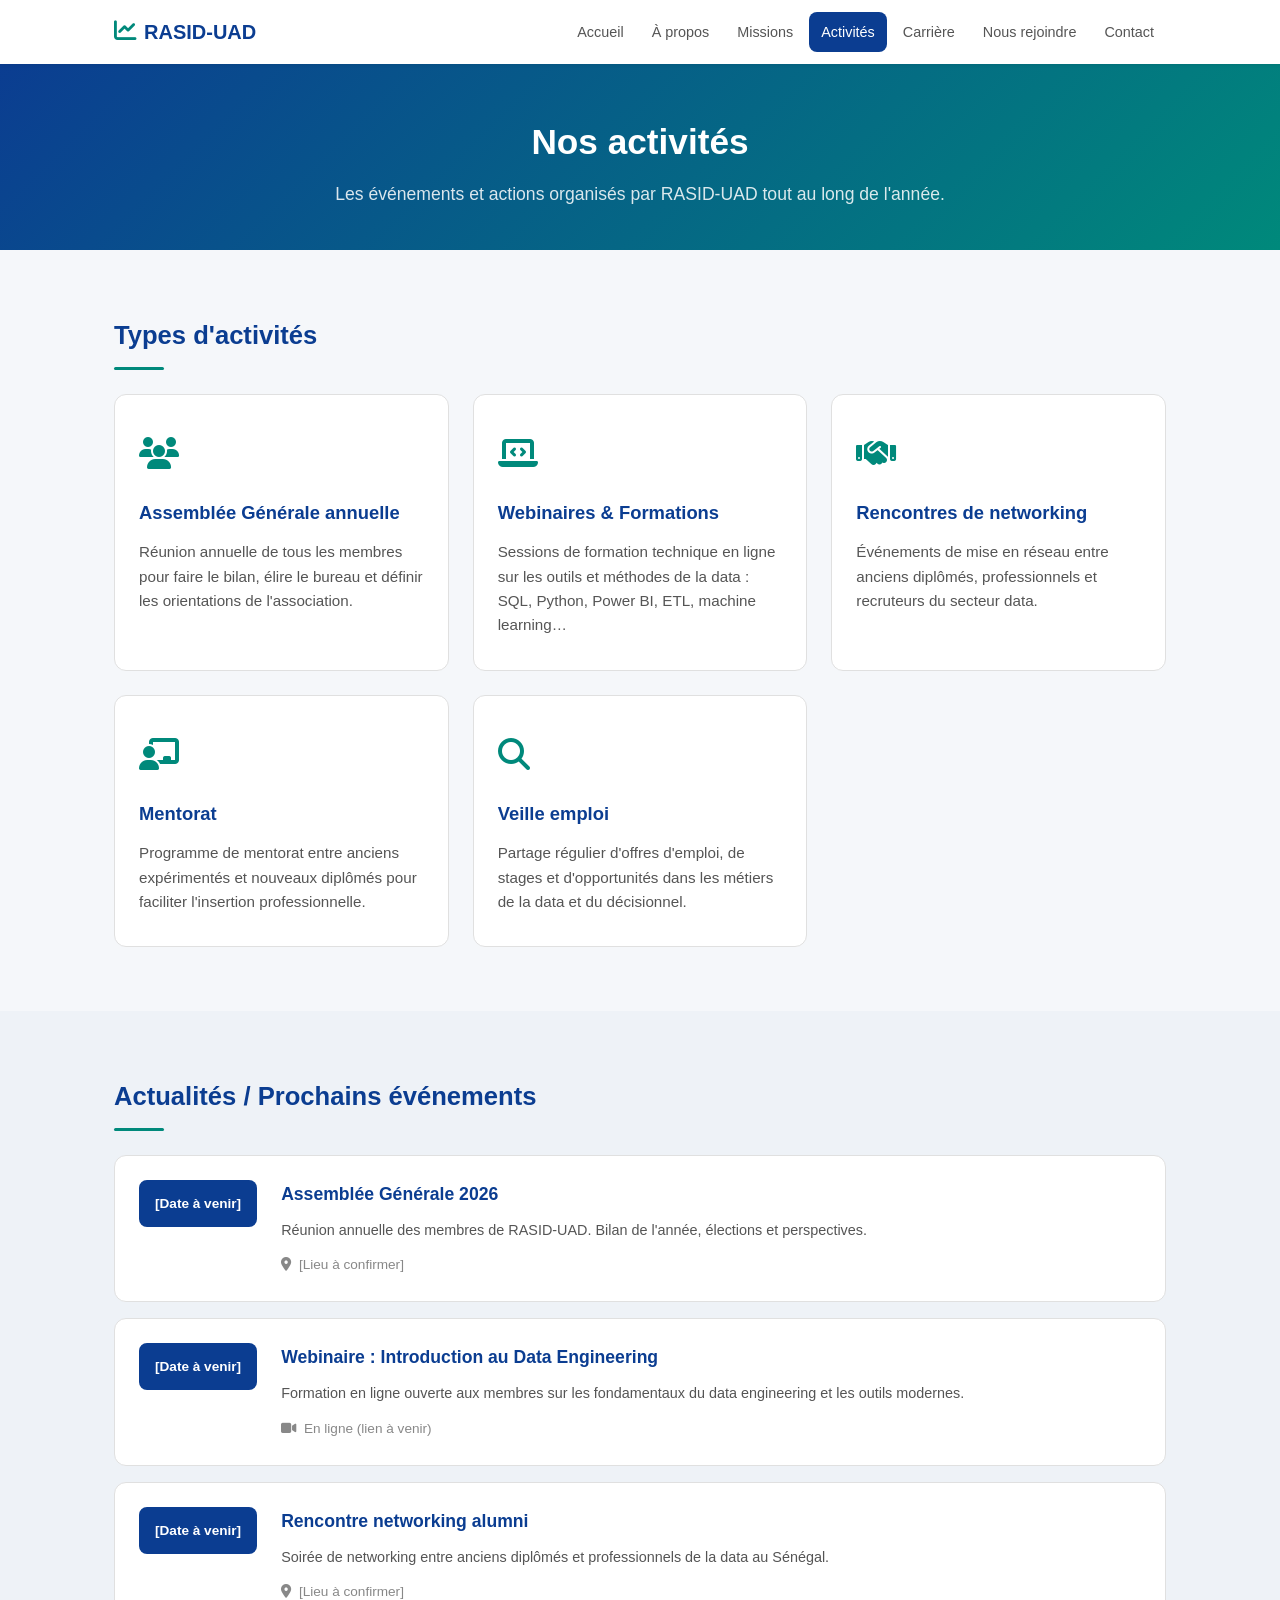
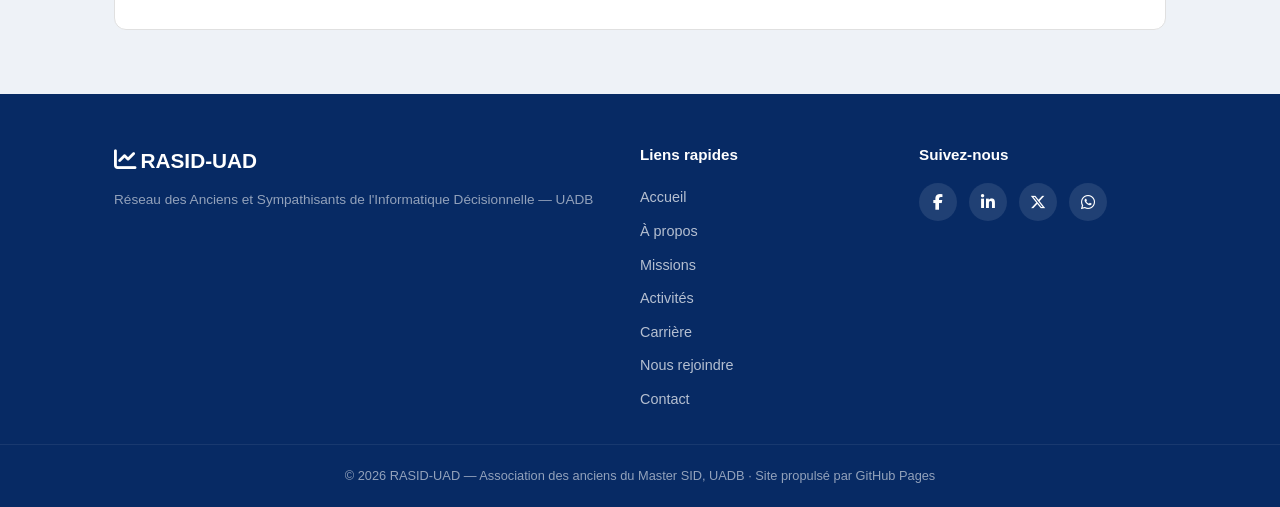
==== activites.html @ 68de971e "Refonte complète du site RASID-UAD : pages multi-pages, CSS moderne, menu burger responsive" ====
<!DOCTYPE html>
<html lang="fr">
<head>
  <meta charset="UTF-8" />
  <meta name="viewport" content="width=device-width, initial-scale=1.0" />
  <meta name="description" content="Activités de RASID-UAD — Assemblées générales, webinaires, formations, networking et mentorat pour les alumni du Master SID." />
  <meta property="og:title" content="Activités — RASID-UAD" />
  <meta property="og:description" content="Découvrez les activités et événements organisés par RASID-UAD." />
  <meta property="og:type" content="website" />
  <meta property="og:url" content="https://rasiduad.github.io/activites.html" />
  <meta property="og:locale" content="fr_FR" />
  <title>Activités — RASID-UAD</title>
  <link rel="stylesheet" href="style.css" />
  <link rel="icon" href="data:image/svg+xml,<svg xmlns='http://www.w3.org/2000/svg' viewBox='0 0 100 100'><text y='.9em' font-size='90'>📊</text></svg>" />
  <link rel="stylesheet" href="https://cdnjs.cloudflare.com/ajax/libs/font-awesome/6.5.1/css/all.min.css" integrity="sha512-DTOQO9RWCH3ppGqcWaEA1BIZOC6xxalwEsw9c2QQeAIftl+Vegovlnee1c9QX4TctnWMn13TZye+giMm8e2LwA==" crossorigin="anonymous" referrerpolicy="no-referrer" />
  <script src="script.js" defer></script>
</head>
<body>

  <!-- ===== EN-TÊTE ===== -->
  <header class="site-header">
    <div class="container header-inner">
      <a href="index.html" class="logo">
        <span class="logo-icon"><i class="fas fa-chart-line"></i></span>
        <span class="logo-text">RASID-UAD</span>
      </a>
      <button class="burger" id="burger-btn" aria-label="Ouvrir le menu" aria-expanded="false">
        <span></span><span></span><span></span>
      </button>
      <nav class="main-nav" id="main-nav">
        <a href="index.html" class="nav-link">Accueil</a>
        <a href="apropos.html" class="nav-link">À propos</a>
        <a href="missions.html" class="nav-link">Missions</a>
        <a href="activites.html" class="nav-link active">Activités</a>
        <a href="carriere.html" class="nav-link">Carrière</a>
        <a href="rejoindre.html" class="nav-link">Nous rejoindre</a>
        <a href="contact.html" class="nav-link">Contact</a>
      </nav>
    </div>
  </header>

  <main>
    <section class="page-banner">
      <div class="container">
        <h1>Nos activités</h1>
        <p>Les événements et actions organisés par RASID-UAD tout au long de l'année.</p>
      </div>
    </section>

    <!-- Types d'activités -->
    <section class="section">
      <div class="container">
        <h2 class="section-title">Types d'activités</h2>
        <div class="cards-grid">
          <div class="card">
            <div class="card-icon"><i class="fas fa-users"></i></div>
            <h3>Assemblée Générale annuelle</h3>
            <p>Réunion annuelle de tous les membres pour faire le bilan, élire le bureau et définir les orientations de l'association.</p>
          </div>
          <div class="card">
            <div class="card-icon"><i class="fas fa-laptop-code"></i></div>
            <h3>Webinaires &amp; Formations</h3>
            <p>Sessions de formation technique en ligne sur les outils et méthodes de la data : SQL, Python, Power BI, ETL, machine learning…</p>
          </div>
          <div class="card">
            <div class="card-icon"><i class="fas fa-handshake"></i></div>
            <h3>Rencontres de networking</h3>
            <p>Événements de mise en réseau entre anciens diplômés, professionnels et recruteurs du secteur data.</p>
          </div>
          <div class="card">
            <div class="card-icon"><i class="fas fa-chalkboard-teacher"></i></div>
            <h3>Mentorat</h3>
            <p>Programme de mentorat entre anciens expérimentés et nouveaux diplômés pour faciliter l'insertion professionnelle.</p>
          </div>
          <div class="card">
            <div class="card-icon"><i class="fas fa-search"></i></div>
            <h3>Veille emploi</h3>
            <p>Partage régulier d'offres d'emploi, de stages et d'opportunités dans les métiers de la data et du décisionnel.</p>
          </div>
        </div>
      </div>
    </section>

    <!-- Prochains événements -->
    <section class="section alt-bg">
      <div class="container">
        <h2 class="section-title">Actualités / Prochains événements</h2>
        <div class="events-grid">

          <!-- [À COMPLÉTER] : Remplacer les placeholders par les vrais événements -->
          <div class="event-card">
            <div class="event-date">
              <span class="event-day">[Date à venir]</span>
            </div>
            <div class="event-info">
              <h3>Assemblée Générale 2026</h3>
              <p>Réunion annuelle des membres de RASID-UAD. Bilan de l'année, élections et perspectives.</p>
              <span class="event-location"><i class="fas fa-map-marker-alt"></i> [Lieu à confirmer]</span>
            </div>
          </div>

          <div class="event-card">
            <div class="event-date">
              <span class="event-day">[Date à venir]</span>
            </div>
            <div class="event-info">
              <h3>Webinaire : Introduction au Data Engineering</h3>
              <p>Formation en ligne ouverte aux membres sur les fondamentaux du data engineering et les outils modernes.</p>
              <span class="event-location"><i class="fas fa-video"></i> En ligne (lien à venir)</span>
            </div>
          </div>

          <div class="event-card">
            <div class="event-date">
              <span class="event-day">[Date à venir]</span>
            </div>
            <div class="event-info">
              <h3>Rencontre networking alumni</h3>
              <p>Soirée de networking entre anciens diplômés et professionnels de la data au Sénégal.</p>
              <span class="event-location"><i class="fas fa-map-marker-alt"></i> [Lieu à confirmer]</span>
            </div>
          </div>

        </div>
      </div>
    </section>
  </main>

  <!-- ===== FOOTER ===== -->
  <footer class="site-footer">
    <div class="container footer-inner">
      <div class="footer-brand">
        <span class="logo-icon"><i class="fas fa-chart-line"></i></span>
        <span class="logo-text">RASID-UAD</span>
        <p class="footer-tagline">Réseau des Anciens et Sympathisants de l'Informatique Décisionnelle — UADB</p>
      </div>
      <div class="footer-links">
        <h4>Liens rapides</h4>
        <ul>
          <li><a href="index.html">Accueil</a></li>
          <li><a href="apropos.html">À propos</a></li>
          <li><a href="missions.html">Missions</a></li>
          <li><a href="activites.html">Activités</a></li>
          <li><a href="carriere.html">Carrière</a></li>
          <li><a href="rejoindre.html">Nous rejoindre</a></li>
          <li><a href="contact.html">Contact</a></li>
        </ul>
      </div>
      <div class="footer-social">
        <h4>Suivez-nous</h4>
        <div class="social-icons">
          <a href="#" aria-label="Facebook"><i class="fab fa-facebook-f"></i></a>
          <a href="#" aria-label="LinkedIn"><i class="fab fa-linkedin-in"></i></a>
          <a href="#" aria-label="Twitter / X"><i class="fab fa-x-twitter"></i></a>
          <a href="#" aria-label="WhatsApp"><i class="fab fa-whatsapp"></i></a>
        </div>
      </div>
    </div>
    <div class="footer-bottom">
      <div class="container">
        <p>&copy; 2026 RASID-UAD — Association des anciens du Master SID, UADB &middot; Site propulsé par GitHub Pages</p>
      </div>
    </div>
  </footer>

</body>
</html>
---- style.css ----
/*
 * RASID-UAD — Feuille de style principale
 * Design moderne, professionnel avec palette bleu foncé / vert / data-tech
 * Mobile-first, responsive
 */

/* ===== Reset & Variables ===== */
*, *::before, *::after {
  box-sizing: border-box;
  margin: 0;
  padding: 0;
}

:root {
  /* Palette principale — bleu foncé / vert inspiration Sénégal + data */
  --color-primary: #0b3d91;
  --color-primary-dark: #072a64;
  --color-primary-light: #1565c0;
  --color-accent: #00897b;
  --color-accent-light: #4db6ac;
  --color-bg: #f5f7fa;
  --color-white: #ffffff;
  --color-surface: #ffffff;
  --color-text: #212121;
  --color-text-light: #555555;
  --color-text-muted: #888888;
  --color-border: #e0e0e0;
  --color-hero-bg: linear-gradient(135deg, #0b3d91 0%, #00897b 100%);
  --color-alt-bg: #eef2f7;
  --font-sans: 'Segoe UI', -apple-system, BlinkMacSystemFont, Roboto, Helvetica, Arial, sans-serif;
  --radius: 8px;
  --radius-lg: 12px;
  --shadow: 0 2px 8px rgba(0, 0, 0, 0.08);
  --shadow-lg: 0 4px 20px rgba(0, 0, 0, 0.12);
  --transition: 0.3s ease;
  --container-max: 1100px;
}

html {
  scroll-behavior: smooth;
}

body {
  background-color: var(--color-bg);
  color: var(--color-text);
  font-family: var(--font-sans);
  font-size: 16px;
  line-height: 1.7;
  min-height: 100vh;
  display: flex;
  flex-direction: column;
}

a {
  color: var(--color-primary);
  text-decoration: none;
  transition: color var(--transition);
}

a:hover {
  color: var(--color-accent);
}

img {
  max-width: 100%;
  height: auto;
}

ul {
  list-style: none;
}

/* ===== Layout ===== */
.container {
  max-width: var(--container-max);
  margin: 0 auto;
  padding: 0 1.5rem;
}

main {
  flex: 1;
}

/* ===== EN-TÊTE / HEADER ===== */
.site-header {
  background: var(--color-white);
  box-shadow: 0 1px 4px rgba(0, 0, 0, 0.08);
  position: sticky;
  top: 0;
  z-index: 1000;
}

.header-inner {
  display: flex;
  align-items: center;
  justify-content: space-between;
  padding: 0.75rem 1.5rem;
  gap: 1rem;
}

/* Logo */
.logo {
  display: flex;
  align-items: center;
  gap: 0.5rem;
  text-decoration: none;
  color: var(--color-primary);
  font-weight: 700;
  font-size: 1.25rem;
  flex-shrink: 0;
}

.logo:hover {
  color: var(--color-primary-dark);
}

.logo-icon {
  font-size: 1.4rem;
  color: var(--color-accent);
}

/* Navigation principale */
.main-nav {
  display: flex;
  align-items: center;
  gap: 0.25rem;
}

.nav-link {
  padding: 0.5rem 0.75rem;
  font-size: 0.9rem;
  font-weight: 500;
  color: var(--color-text-light);
  border-radius: var(--radius);
  transition: background var(--transition), color var(--transition);
  white-space: nowrap;
}

.nav-link:hover {
  background: var(--color-alt-bg);
  color: var(--color-primary);
  text-decoration: none;
}

.nav-link.active {
  background: var(--color-primary);
  color: var(--color-white);
}

.nav-link.active:hover {
  background: var(--color-primary-dark);
  color: var(--color-white);
}

/* Burger menu */
.burger {
  display: none;
  flex-direction: column;
  justify-content: center;
  gap: 5px;
  background: none;
  border: none;
  cursor: pointer;
  padding: 0.5rem;
  z-index: 1001;
}

.burger span {
  display: block;
  width: 24px;
  height: 2.5px;
  background: var(--color-text);
  border-radius: 2px;
  transition: transform var(--transition), opacity var(--transition);
}

.burger.active span:nth-child(1) {
  transform: translateY(7.5px) rotate(45deg);
}

.burger.active span:nth-child(2) {
  opacity: 0;
}

.burger.active span:nth-child(3) {
  transform: translateY(-7.5px) rotate(-45deg);
}

/* ===== HERO / BANNIÈRE D'ACCUEIL ===== */
.hero {
  background: var(--color-hero-bg);
  color: var(--color-white);
  padding: 5rem 0 4rem;
  text-align: center;
}

.hero-content {
  max-width: 750px;
  margin: 0 auto;
}

.hero h1 {
  font-size: 3rem;
  font-weight: 800;
  letter-spacing: -0.02em;
  margin-bottom: 1rem;
}

.hero-subtitle {
  font-size: 1.2rem;
  font-weight: 400;
  opacity: 0.9;
  margin-bottom: 1.5rem;
  line-height: 1.6;
}

.hero-text {
  font-size: 1rem;
  opacity: 0.85;
  margin-bottom: 2rem;
  line-height: 1.7;
}

.hero-actions {
  display: flex;
  gap: 1rem;
  justify-content: center;
  flex-wrap: wrap;
}

/* ===== BANNIÈRE DE PAGE (pages internes) ===== */
.page-banner {
  background: var(--color-hero-bg);
  color: var(--color-white);
  padding: 3rem 0 2.5rem;
  text-align: center;
}

.page-banner h1 {
  font-size: 2.2rem;
  font-weight: 700;
  margin-bottom: 0.5rem;
}

.page-banner p {
  font-size: 1.1rem;
  opacity: 0.85;
}

/* ===== BOUTONS ===== */
.btn {
  display: inline-flex;
  align-items: center;
  gap: 0.5rem;
  padding: 0.75rem 1.5rem;
  font-size: 1rem;
  font-weight: 600;
  border-radius: var(--radius);
  border: 2px solid transparent;
  cursor: pointer;
  transition: all var(--transition);
  text-decoration: none;
}

.btn-primary {
  background: var(--color-accent);
  color: var(--color-white);
  border-color: var(--color-accent);
}

.btn-primary:hover {
  background: #00796b;
  border-color: #00796b;
  color: var(--color-white);
  text-decoration: none;
}

.btn-secondary {
  background: transparent;
  color: var(--color-white);
  border-color: rgba(255, 255, 255, 0.6);
}

.btn-secondary:hover {
  background: rgba(255, 255, 255, 0.15);
  border-color: var(--color-white);
  color: var(--color-white);
  text-decoration: none;
}

/* ===== SECTIONS ===== */
.section {
  padding: 4rem 0;
}

.alt-bg {
  background: var(--color-alt-bg);
}

.section-title {
  font-size: 1.6rem;
  font-weight: 700;
  color: var(--color-primary);
  margin-bottom: 1.5rem;
  position: relative;
  padding-bottom: 0.75rem;
}

.section-title::after {
  content: "";
  position: absolute;
  bottom: 0;
  left: 0;
  width: 50px;
  height: 3px;
  background: var(--color-accent);
  border-radius: 2px;
}

/* ===== CONTENU TEXTE ===== */
.content-block {
  max-width: 800px;
  color: var(--color-text-light);
  line-height: 1.8;
}

.content-block p {
  margin-bottom: 1rem;
}

.content-block p:last-child {
  margin-bottom: 0;
}

/* ===== GRILLE DE CARTES ===== */
.cards-grid {
  display: grid;
  grid-template-columns: repeat(auto-fill, minmax(280px, 1fr));
  gap: 1.5rem;
}

.card {
  background: var(--color-surface);
  border: 1px solid var(--color-border);
  border-radius: var(--radius-lg);
  padding: 2rem 1.5rem;
  transition: box-shadow var(--transition), transform var(--transition);
}

.card:hover {
  box-shadow: var(--shadow-lg);
  transform: translateY(-2px);
}

.card-icon {
  font-size: 2rem;
  color: var(--color-accent);
  margin-bottom: 1rem;
}

.card h3 {
  font-size: 1.15rem;
  font-weight: 600;
  color: var(--color-primary);
  margin-bottom: 0.75rem;
}

.card p {
  font-size: 0.95rem;
  color: var(--color-text-light);
  line-height: 1.6;
}

/* ===== CARTES DE MISSIONS ===== */
.missions-grid {
  display: grid;
  grid-template-columns: repeat(auto-fill, minmax(320px, 1fr));
  gap: 1.5rem;
}

.mission-card {
  background: var(--color-surface);
  border: 1px solid var(--color-border);
  border-radius: var(--radius-lg);
  padding: 2rem;
  position: relative;
  transition: box-shadow var(--transition), transform var(--transition);
}

.mission-card:hover {
  box-shadow: var(--shadow-lg);
  transform: translateY(-2px);
}

.mission-number {
  font-size: 2.5rem;
  font-weight: 800;
  color: var(--color-accent-light);
  opacity: 0.4;
  margin-bottom: 0.5rem;
}

.mission-card h3 {
  font-size: 1.15rem;
  font-weight: 600;
  color: var(--color-primary);
  margin-bottom: 0.75rem;
}

.mission-card p {
  font-size: 0.95rem;
  color: var(--color-text-light);
  line-height: 1.6;
}

/* ===== ÉVÉNEMENTS ===== */
.events-grid {
  display: flex;
  flex-direction: column;
  gap: 1rem;
}

.event-card {
  background: var(--color-surface);
  border: 1px solid var(--color-border);
  border-radius: var(--radius-lg);
  padding: 1.5rem;
  display: flex;
  gap: 1.5rem;
  align-items: flex-start;
  transition: box-shadow var(--transition);
}

.event-card:hover {
  box-shadow: var(--shadow);
}

.event-date {
  background: var(--color-primary);
  color: var(--color-white);
  border-radius: var(--radius);
  padding: 0.75rem 1rem;
  text-align: center;
  flex-shrink: 0;
  min-width: 100px;
  font-size: 0.85rem;
  font-weight: 600;
}

.event-info h3 {
  font-size: 1.1rem;
  font-weight: 600;
  color: var(--color-primary);
  margin-bottom: 0.5rem;
}

.event-info p {
  font-size: 0.9rem;
  color: var(--color-text-light);
  margin-bottom: 0.5rem;
}

.event-location {
  font-size: 0.85rem;
  color: var(--color-text-muted);
}

.event-location i {
  margin-right: 0.25rem;
}

/* ===== CTA (Appel à l'action) ===== */
.cta-section {
  background: var(--color-hero-bg);
  color: var(--color-white);
  text-align: center;
  padding: 4rem 0;
}

.cta-content h2 {
  font-size: 2rem;
  font-weight: 700;
  margin-bottom: 1rem;
}

.cta-content p {
  font-size: 1.1rem;
  opacity: 0.9;
  margin-bottom: 2rem;
  max-width: 600px;
  margin-left: auto;
  margin-right: auto;
}

/* Encart CTA (box) */
.cta-box {
  background: var(--color-surface);
  border: 2px solid var(--color-accent);
  border-radius: var(--radius-lg);
  padding: 2.5rem;
  display: flex;
  gap: 2rem;
  align-items: flex-start;
}

.cta-box-icon {
  font-size: 2.5rem;
  color: var(--color-accent);
  flex-shrink: 0;
}

.cta-box-content h3 {
  font-size: 1.3rem;
  font-weight: 700;
  color: var(--color-primary);
  margin-bottom: 0.75rem;
}

.cta-box-content p {
  color: var(--color-text-light);
  margin-bottom: 1.25rem;
  line-height: 1.7;
}

/* ===== COLONNES ===== */
.two-columns {
  display: grid;
  grid-template-columns: 1fr 1fr;
  gap: 3rem;
}

.col p {
  color: var(--color-text-light);
  line-height: 1.7;
}

/* ===== CONTACT ===== */
.contact-info {
  display: flex;
  flex-direction: column;
  gap: 1.25rem;
}

.contact-item {
  display: flex;
  align-items: center;
  gap: 1rem;
  font-size: 1rem;
  color: var(--color-text-light);
}

.contact-item i {
  font-size: 1.2rem;
  color: var(--color-accent);
  width: 24px;
  text-align: center;
}

.contact-item a {
  color: var(--color-text-light);
}

.contact-item a:hover {
  color: var(--color-primary);
}

/* ===== FORMULAIRES ===== */
.form {
  display: grid;
  grid-template-columns: 1fr 1fr;
  gap: 1.25rem;
  max-width: 600px;
}

.form-group {
  display: flex;
  flex-direction: column;
  gap: 0.4rem;
}

.form-group.full-width {
  grid-column: 1 / -1;
}

.form-group label {
  font-size: 0.9rem;
  font-weight: 600;
  color: var(--color-text);
}

.form-group input,
.form-group textarea {
  padding: 0.75rem 1rem;
  border: 1px solid var(--color-border);
  border-radius: var(--radius);
  font-family: var(--font-sans);
  font-size: 0.95rem;
  color: var(--color-text);
  background: var(--color-white);
  transition: border-color var(--transition), box-shadow var(--transition);
}

.form-group input:focus,
.form-group textarea:focus {
  outline: none;
  border-color: var(--color-primary);
  box-shadow: 0 0 0 3px rgba(11, 61, 145, 0.1);
}

.form-group textarea {
  resize: vertical;
}

/* ===== HIGHLIGHTS (page d'accueil) ===== */
.highlights {
  padding: 4rem 0;
}

/* ===== FOOTER ===== */
.site-footer {
  background: var(--color-primary-dark);
  color: rgba(255, 255, 255, 0.8);
  margin-top: auto;
}

.footer-inner {
  display: grid;
  grid-template-columns: 2fr 1fr 1fr;
  gap: 2rem;
  padding: 3rem 1.5rem 2rem;
}

.footer-brand .logo-icon,
.footer-brand .logo-text {
  color: var(--color-white);
}

.footer-brand .logo-text {
  font-size: 1.3rem;
  font-weight: 700;
}

.footer-tagline {
  font-size: 0.85rem;
  margin-top: 0.5rem;
  opacity: 0.7;
}

.footer-links h4,
.footer-social h4 {
  color: var(--color-white);
  font-size: 0.95rem;
  margin-bottom: 1rem;
}

.footer-links ul {
  display: flex;
  flex-direction: column;
  gap: 0.4rem;
}

.footer-links a {
  color: rgba(255, 255, 255, 0.7);
  font-size: 0.9rem;
  transition: color var(--transition);
}

.footer-links a:hover {
  color: var(--color-white);
  text-decoration: none;
}

.social-icons {
  display: flex;
  gap: 0.75rem;
}

.social-icons a {
  display: flex;
  align-items: center;
  justify-content: center;
  width: 38px;
  height: 38px;
  border-radius: 50%;
  background: rgba(255, 255, 255, 0.1);
  color: var(--color-white);
  font-size: 1rem;
  transition: background var(--transition);
}

.social-icons a:hover {
  background: var(--color-accent);
  text-decoration: none;
}

.footer-bottom {
  border-top: 1px solid rgba(255, 255, 255, 0.1);
  padding: 1.25rem 0;
  text-align: center;
  font-size: 0.8rem;
  opacity: 0.7;
}

/* ===== RESPONSIVE ===== */

/* Tablette */
@media (max-width: 900px) {
  .footer-inner {
    grid-template-columns: 1fr 1fr;
  }

  .footer-brand {
    grid-column: 1 / -1;
  }

  .two-columns {
    grid-template-columns: 1fr;
    gap: 2rem;
  }

  .cta-box {
    flex-direction: column;
    text-align: center;
    align-items: center;
  }
}

/* Mobile */
@media (max-width: 768px) {
  .burger {
    display: flex;
  }

  .main-nav {
    display: none;
    position: absolute;
    top: 100%;
    left: 0;
    right: 0;
    background: var(--color-white);
    flex-direction: column;
    padding: 1rem;
    box-shadow: var(--shadow-lg);
    border-top: 1px solid var(--color-border);
  }

  .main-nav.open {
    display: flex;
  }

  .nav-link {
    padding: 0.75rem 1rem;
    width: 100%;
    border-radius: var(--radius);
  }

  .hero {
    padding: 3rem 0 2.5rem;
  }

  .hero h1 {
    font-size: 2rem;
  }

  .hero-subtitle {
    font-size: 1rem;
  }

  .page-banner {
    padding: 2rem 0 1.5rem;
  }

  .page-banner h1 {
    font-size: 1.75rem;
  }

  .section {
    padding: 2.5rem 0;
  }

  .cards-grid {
    grid-template-columns: 1fr;
  }

  .missions-grid {
    grid-template-columns: 1fr;
  }

  .footer-inner {
    grid-template-columns: 1fr;
    text-align: center;
  }

  .social-icons {
    justify-content: center;
  }

  .form {
    grid-template-columns: 1fr;
  }

  .form-group.full-width {
    grid-column: 1;
  }

  .event-card {
    flex-direction: column;
  }

  .event-date {
    min-width: auto;
    width: fit-content;
  }

  .section-title::after {
    left: 50%;
    transform: translateX(-50%);
  }

  .section-title {
    text-align: center;
  }
}
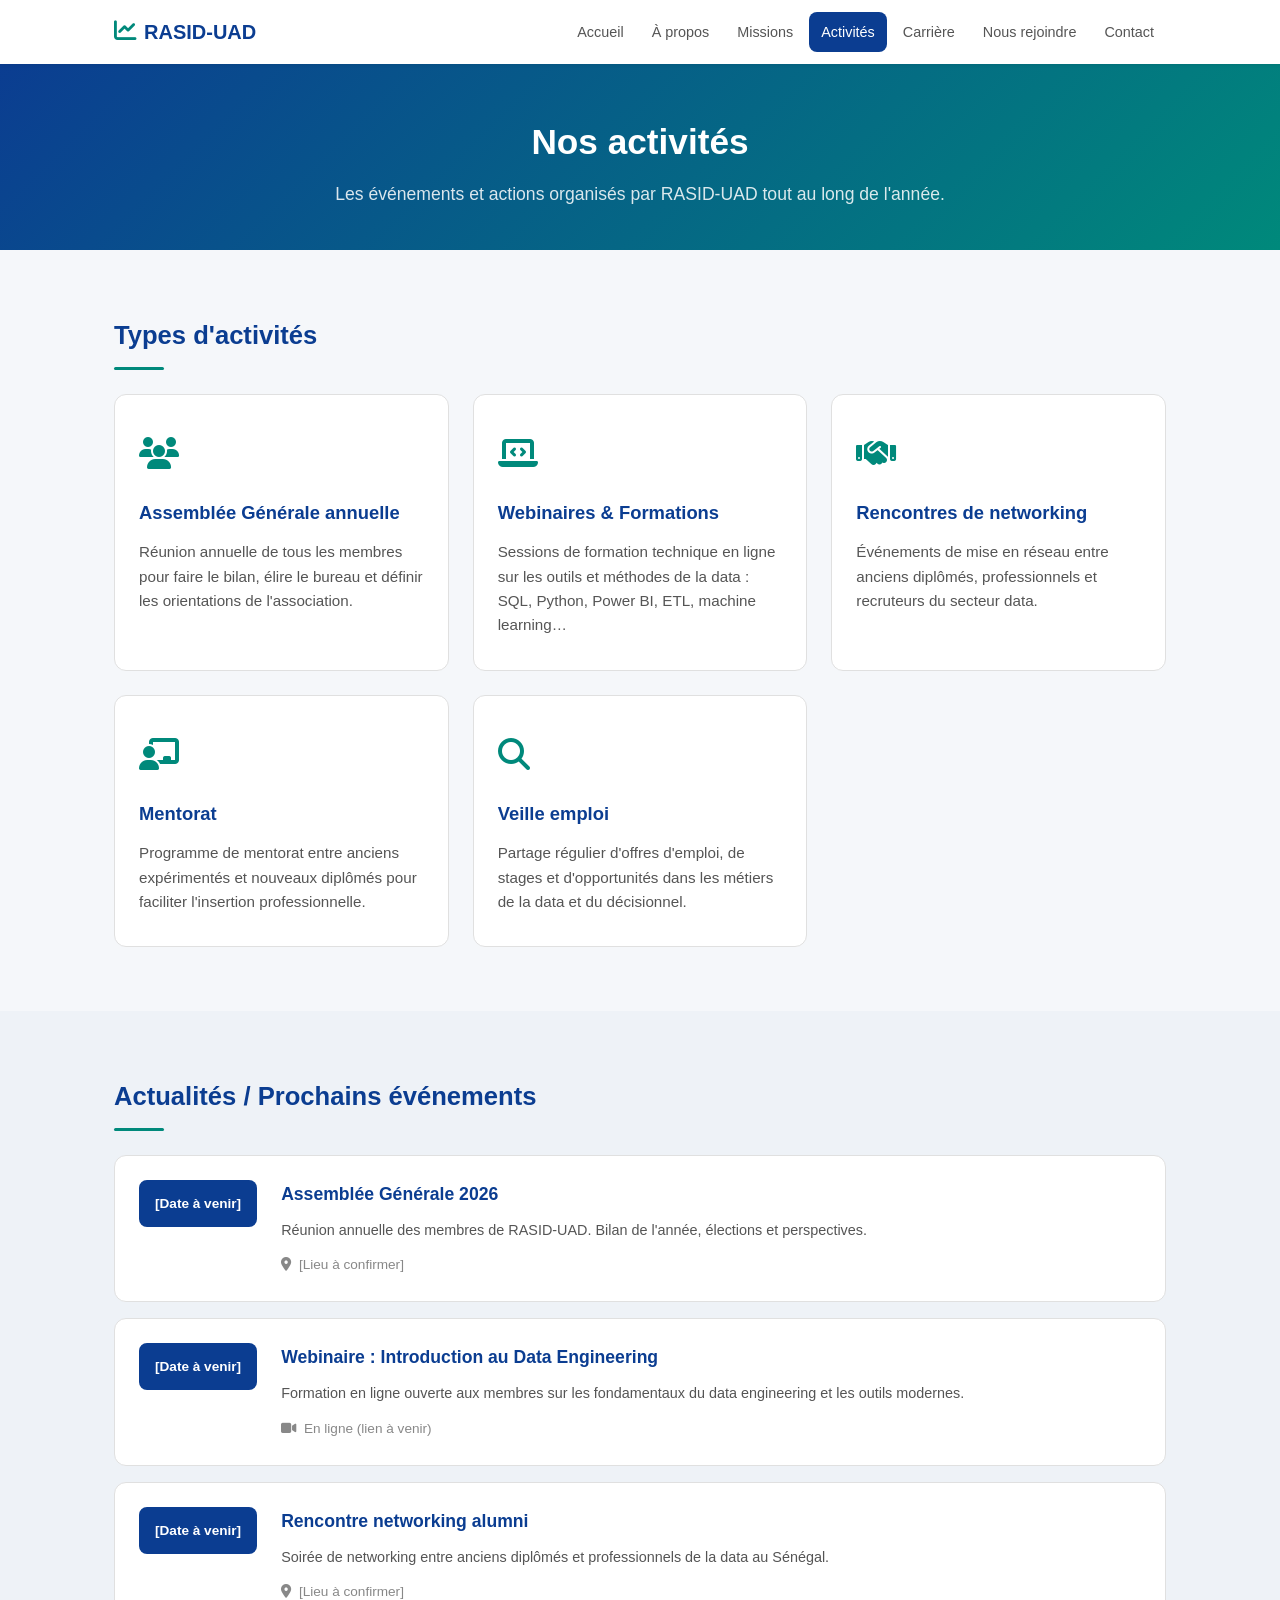
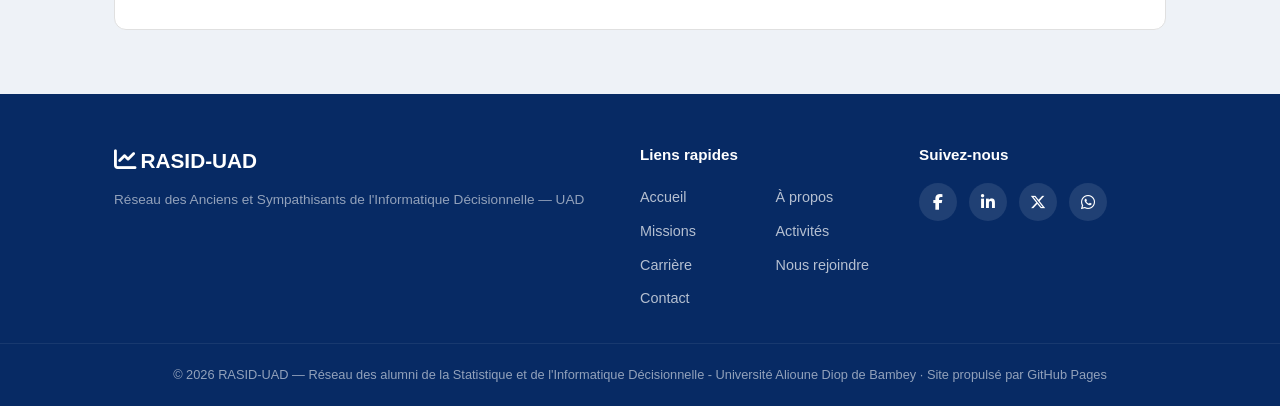
==== commit 56e46349: "Update site content: rename UADB→UAD, remove Master references, fix links, footer columns layout" ====
--- a/activites.html
+++ b/activites.html
@@ -3,7 +3,7 @@
 <head>
   <meta charset="UTF-8" />
   <meta name="viewport" content="width=device-width, initial-scale=1.0" />
-  <meta name="description" content="Activités de RASID-UAD — Assemblées générales, webinaires, formations, networking et mentorat pour les alumni du Master SID." />
+  <meta name="description" content="Activités de RASID-UAD — Assemblées générales, webinaires, formations, networking et mentorat pour les alumni de la formation SID." />
   <meta property="og:title" content="Activités — RASID-UAD" />
   <meta property="og:description" content="Découvrez les activités et événements organisés par RASID-UAD." />
   <meta property="og:type" content="website" />
@@ -132,7 +132,7 @@
       <div class="footer-brand">
         <span class="logo-icon"><i class="fas fa-chart-line"></i></span>
         <span class="logo-text">RASID-UAD</span>
-        <p class="footer-tagline">Réseau des Anciens et Sympathisants de l'Informatique Décisionnelle — UADB</p>
+        <p class="footer-tagline">Réseau des Anciens et Sympathisants de l'Informatique Décisionnelle — UAD</p>
       </div>
       <div class="footer-links">
         <h4>Liens rapides</h4>
@@ -149,7 +149,7 @@
       <div class="footer-social">
         <h4>Suivez-nous</h4>
         <div class="social-icons">
-          <a href="#" aria-label="Facebook"><i class="fab fa-facebook-f"></i></a>
+          <a href="https://www.facebook.com/rasiduad/" aria-label="Facebook"><i class="fab fa-facebook-f"></i></a>
           <a href="#" aria-label="LinkedIn"><i class="fab fa-linkedin-in"></i></a>
           <a href="#" aria-label="Twitter / X"><i class="fab fa-x-twitter"></i></a>
           <a href="#" aria-label="WhatsApp"><i class="fab fa-whatsapp"></i></a>
@@ -158,7 +158,7 @@
     </div>
     <div class="footer-bottom">
       <div class="container">
-        <p>&copy; 2026 RASID-UAD — Association des anciens du Master SID, UADB &middot; Site propulsé par GitHub Pages</p>
+        <p>&copy; 2026 RASID-UAD — Réseau des alumni de la Statistique et de l'Informatique Décisionnelle - Université Alioune Diop de Bambey &middot; Site propulsé par GitHub Pages</p>
       </div>
     </div>
   </footer>
--- a/style.css
+++ b/style.css
@@ -654,9 +654,9 @@
 }
 
 .footer-links ul {
-  display: flex;
-  flex-direction: column;
-  gap: 0.4rem;
+  display: grid;
+  grid-template-columns: 1fr 1fr;
+  gap: 0.4rem 1.5rem;
 }
 
 .footer-links a {
